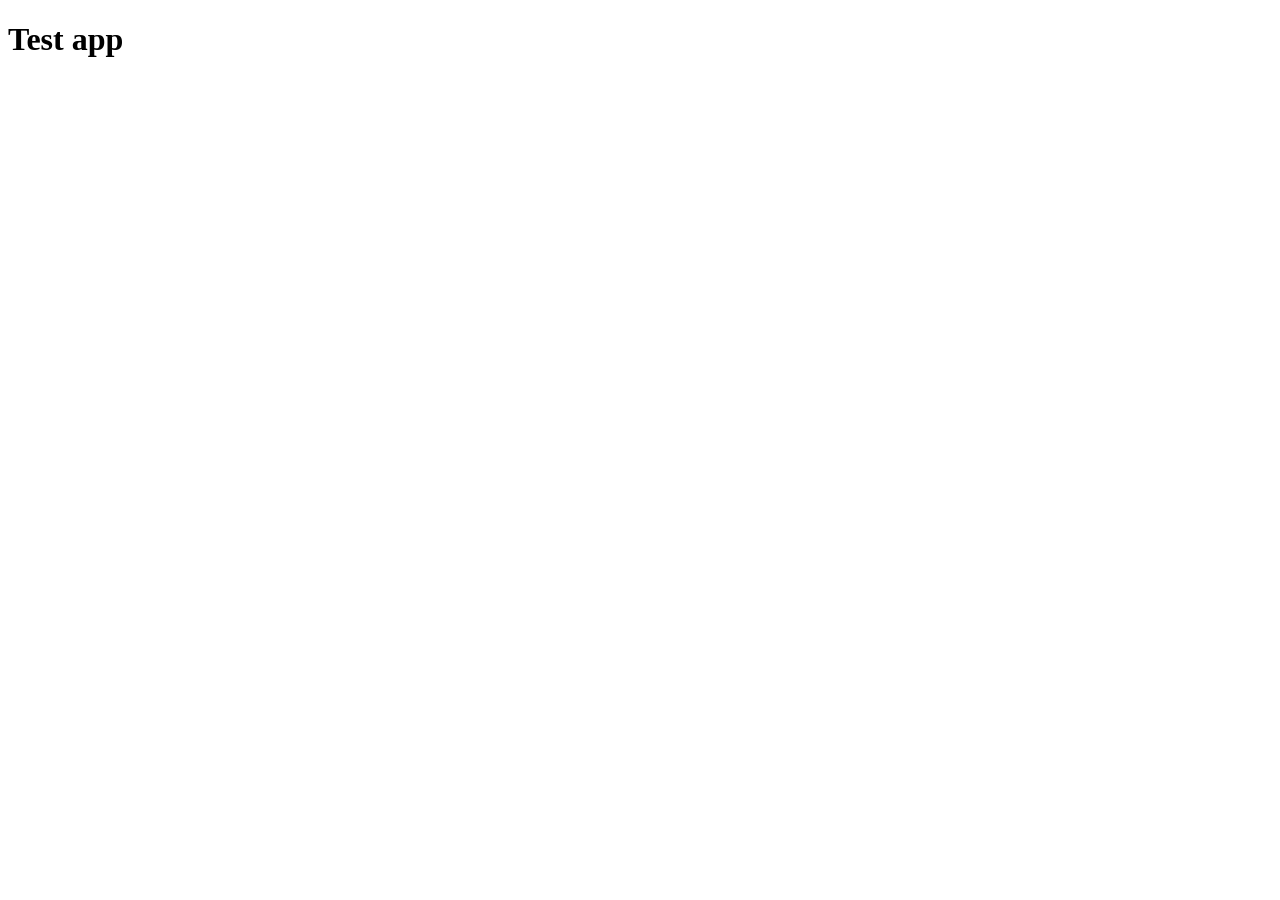
==== index.html @ aae7078e "Add files via upload" ====
<!DOCTYPE html>
<html>
<body>

<h1>Test app</h1>
<br>
<iframe src="https://www.arcgis.com/apps/instant/exhibit/index.html?appid=989124d7e5e24a0ca6be603ac274e3f6" width="800" height="600" frameborder="0" style="border:0" allowfullscreen>Ramki iframe nie są obsługiwane na tej stronie.</iframe>

</body>
</html>
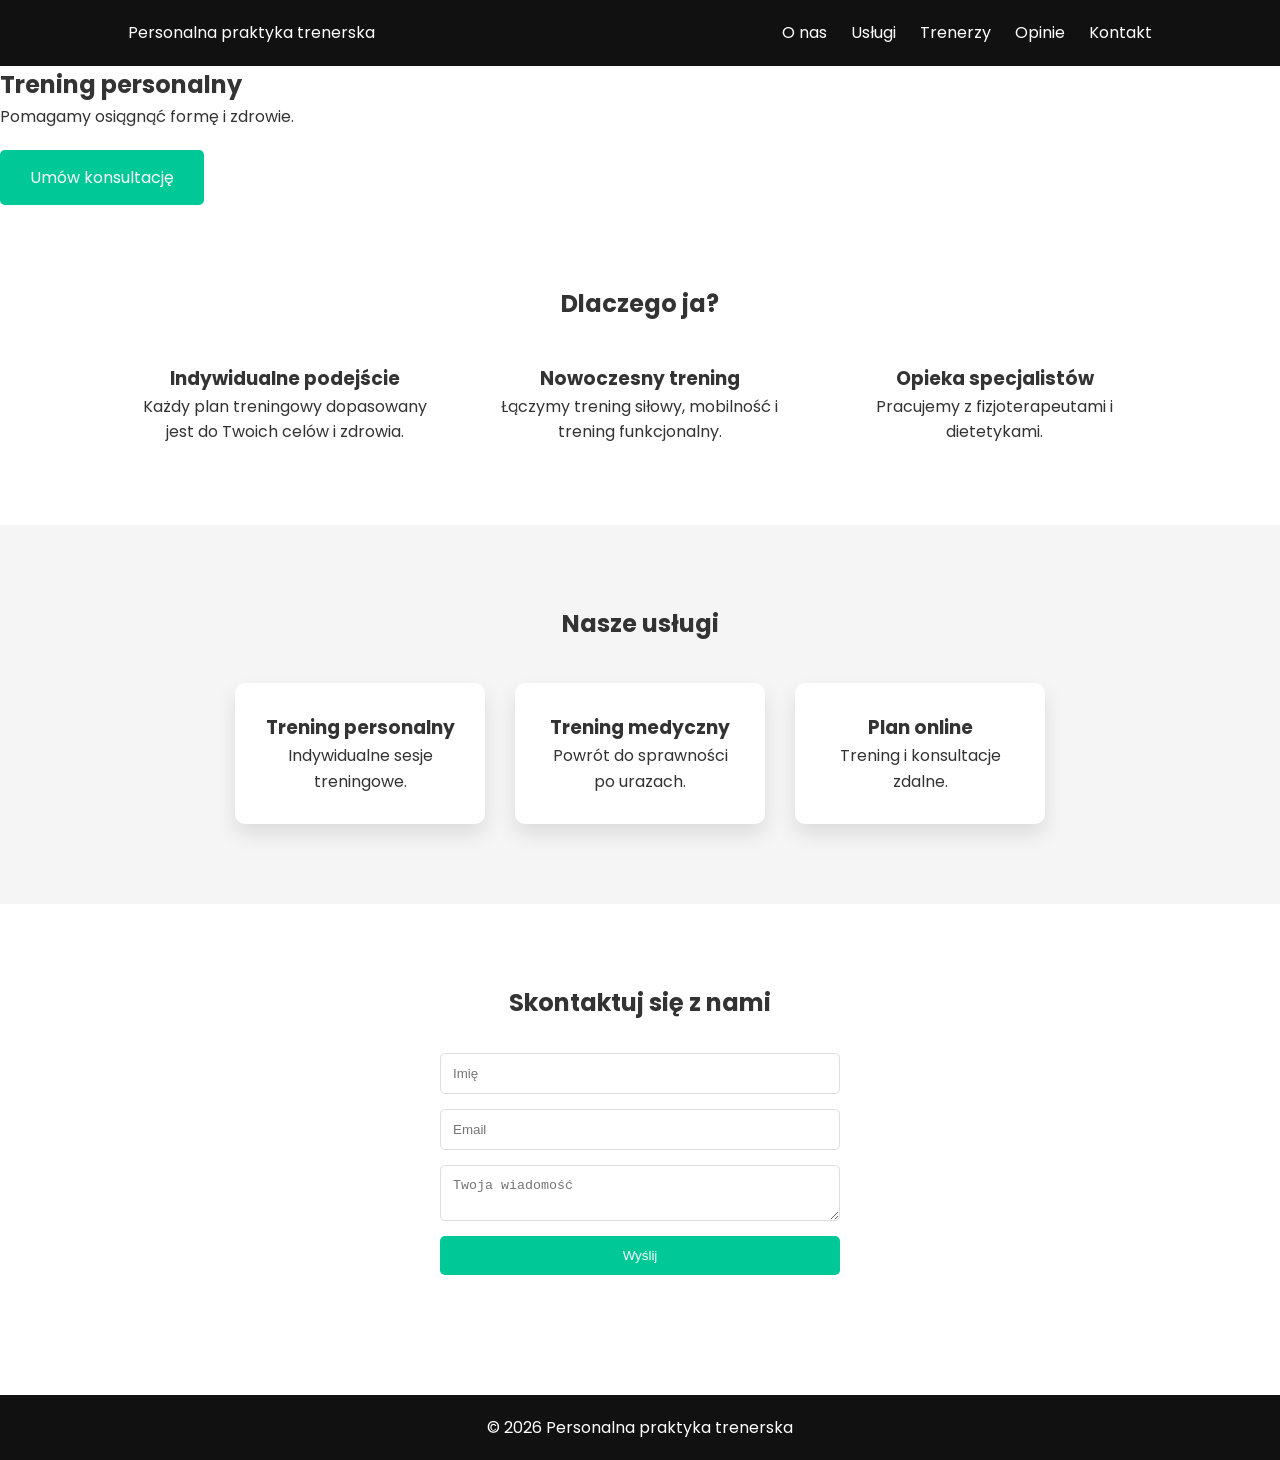
==== commit 3729cfb8: "site test" ====
--- a/index.html
+++ b/index.html
@@ -1,10 +1,128 @@
- <!DOCTYPE html>
-<html>
+<!DOCTYPE html>
+<html lang="pl">
+<head>
+<meta charset="UTF-8">
+<meta name="viewport" content="width=device-width, initial-scale=1.0">
+<title>Personalna praktyka trenerska</title>
+
+<link rel="stylesheet" href="styles.css">
+
+<link href="https://fonts.googleapis.com/css2?family=Poppins:wght@300;400;600&display=swap" rel="stylesheet">
+
+</head>
+
 <body>
 
-<h1>Test app</h1>
-<br>
-<iframe src="https://www.arcgis.com/apps/instant/exhibit/index.html?appid=989124d7e5e24a0ca6be603ac274e3f6" width="800" height="600" frameborder="0" style="border:0" allowfullscreen>Ramki iframe nie są obsługiwane na tej stronie.</iframe>
+<header class="navbar">
+
+<div class="logo">Personalna praktyka trenerska</div>
+
+<nav>
+<a href="#about">O nas</a>
+<a href="#services">Usługi</a>
+<a href="#team">Trenerzy</a>
+<a href="#reviews">Opinie</a>
+<a href="#contact">Kontakt</a>
+</nav>
+
+</header>
+
+
+<section class="hero">
+
+<div class="hero-content">
+
+<h1>Trening personalny</h1>
+
+<p>Pomagamy osiągnąć formę i zdrowie.</p>
+
+<a href="#contact" class="cta">Umów konsultację</a>
+
+</div>
+
+</section>
+
+
+
+<section id="about" class="section">
+
+<h2>Dlaczego ja?</h2>
+
+<div class="about-grid">
+
+<div>
+<h3>Indywidualne podejście</h3>
+<p>Każdy plan treningowy dopasowany jest do Twoich celów i zdrowia.</p>
+</div>
+
+<div>
+<h3>Nowoczesny trening</h3>
+<p>Łączymy trening siłowy, mobilność i trening funkcjonalny.</p>
+</div>
+
+<div>
+<h3>Opieka specjalistów</h3>
+<p>Pracujemy z fizjoterapeutami i dietetykami.</p>
+</div>
+
+</div>
+
+</section>
+
+
+
+<section id="services" class="section gray">
+
+<h2>Nasze usługi</h2>
+
+<div class="cards">
+
+<div class="card">
+<h3>Trening personalny</h3>
+<p>Indywidualne sesje treningowe.</p>
+</div>
+
+<div class="card">
+<h3>Trening medyczny</h3>
+<p>Powrót do sprawności po urazach.</p>
+</div>
+
+<div class="card">
+<h3>Plan online</h3>
+<p>Trening i konsultacje zdalne.</p>
+</div>
+
+</div>
+
+</section>
+
+<section id="contact" class="section">
+
+<h2>Skontaktuj się z nami</h2>
+
+<form class="contact-form">
+
+<input placeholder="Imię">
+
+<input placeholder="Email">
+
+<textarea placeholder="Twoja wiadomość"></textarea>
+
+<button>Wyślij</button>
+
+</form>
+
+</section>
+
+
+
+<footer>
+
+<p>© 2026 Personalna praktyka trenerska</p>
+
+</footer>
+
+<script src="script.js"></script>
 
 </body>
-</html> +</html>
--- a/styles.css
+++ b/styles.css
@@ -0,0 +1,128 @@
+*{
+box-sizing:border-box;
+margin:0;
+padding:0;
+}
+
+body{
+font-family:Poppins;
+line-height:1.6;
+color:#333;
+}
+
+.navbar{
+display:flex;
+justify-content:space-between;
+align-items:center;
+padding:20px 10%;
+background:#111;
+color:white;
+}
+
+nav a{
+margin-left:20px;
+color:white;
+text-decoration:none;
+}
+
+.cta{
+display:inline-block;
+margin-top:20px;
+padding:15px 30px;
+background:#00c896;
+color:white;
+text-decoration:none;
+border-radius:5px;
+}
+
+.section{
+padding:80px 10%;
+text-align:center;
+}
+
+.gray{
+background:#f5f5f5;
+}
+
+.about-grid{
+display:grid;
+grid-template-columns:repeat(auto-fit,minmax(200px,1fr));
+gap:40px;
+margin-top:40px;
+}
+
+.cards{
+display:flex;
+gap:30px;
+justify-content:center;
+margin-top:40px;
+flex-wrap:wrap;
+}
+
+.card{
+background:white;
+padding:30px;
+border-radius:10px;
+box-shadow:0 10px 20px rgba(0,0,0,0.1);
+width:250px;
+}
+
+.team{
+display:flex;
+justify-content:center;
+gap:40px;
+margin-top:40px;
+flex-wrap:wrap;
+}
+
+.trainer img{
+width:200px;
+border-radius:10px;
+}
+
+.reviews{
+display:flex;
+gap:30px;
+justify-content:center;
+flex-wrap:wrap;
+margin-top:40px;
+}
+
+.review{
+background:white;
+padding:25px;
+border-radius:10px;
+width:250px;
+box-shadow:0 5px 15px rgba(0,0,0,0.1);
+}
+
+.contact-form{
+display:flex;
+flex-direction:column;
+max-width:400px;
+margin:auto;
+gap:15px;
+margin-top:30px;
+}
+
+input,textarea{
+padding:12px;
+border:1px solid #ddd;
+border-radius:5px;
+}
+
+button{
+padding:12px;
+background:#00c896;
+border:none;
+color:white;
+border-radius:5px;
+}
+
+footer{
+background:#111;
+color:white;
+text-align:center;
+padding:20px;
+margin-top:40px;
+}
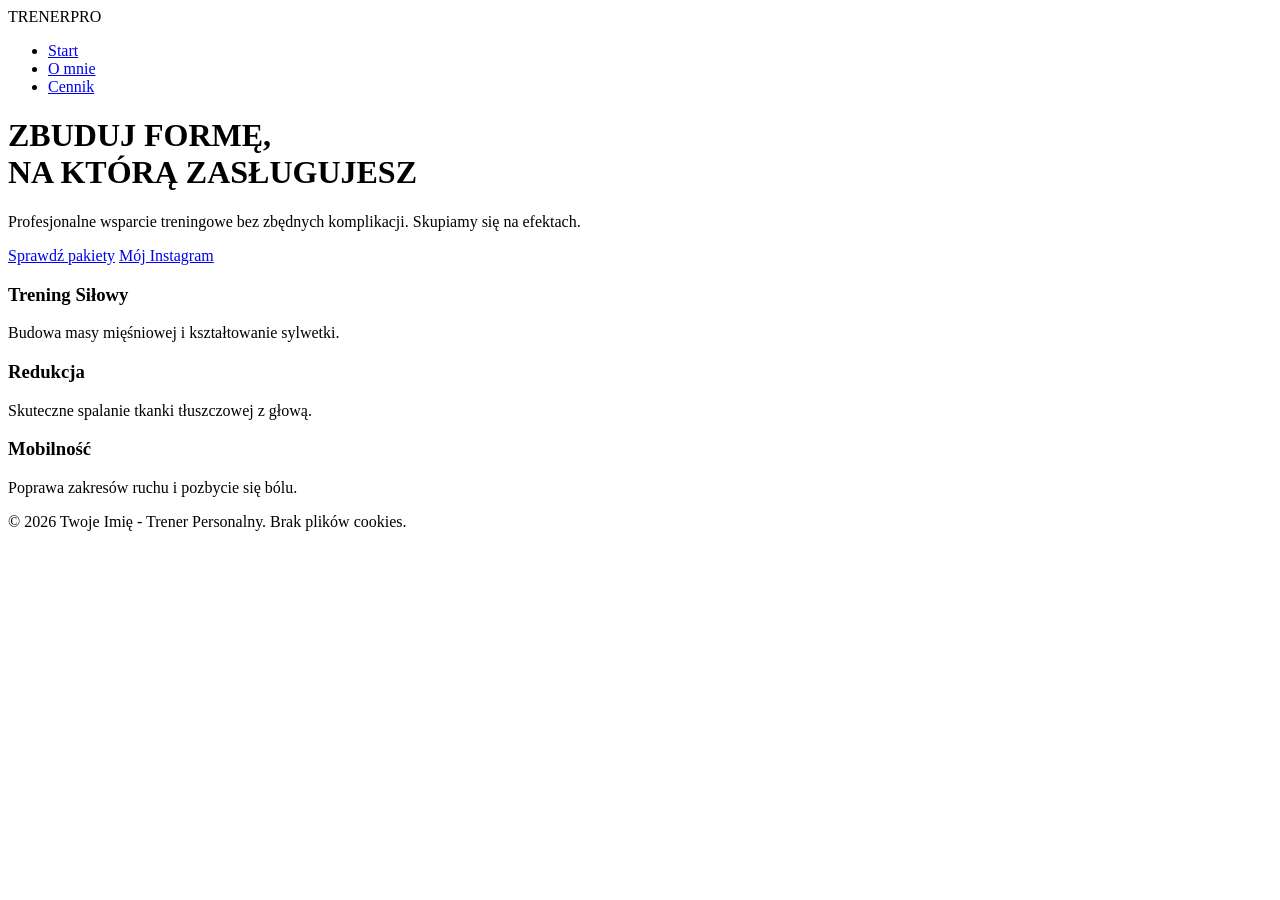
==== commit b5ff87c5: "site test" ====
--- a/index.html
+++ b/index.html
@@ -1,128 +1,57 @@
 <!DOCTYPE html>
 <html lang="pl">
 <head>
-<meta charset="UTF-8">
-<meta name="viewport" content="width=device-width, initial-scale=1.0">
-<title>Personalna praktyka trenerska</title>
+    <meta charset="UTF-8">
+    <meta name="viewport" content="width=device-width, initial-scale=1.0">
+    <title>Personal Trainer | Twoje Imię</title>
+    <link rel="stylesheet" href="style.css">
+    <link href="https://fonts.googleapis.com/css2?family=Inter:wght@400;700;900&display=swap" rel="stylesheet">
+</head>
+<body>
+	<nav id="navbar">
+		<div class="logo">TRENER<span>PRO</span></div>
+		<ul class="nav-links">
+			<li><a href="index.html">Start</a></li>
+			<li><a href="o-mnie.html">O mnie</a></li>
+			<li><a href="cennik.html">Cennik</a></li>
+		</ul>
+		<div class="hamburger">
+			<div class="line"></div>
+			<div class="line"></div>
+			<div class="line"></div>
+		</div>
+	</nav>
 
-<link rel="stylesheet" href="styles.css">
+	<script src="script.js"></script>
 
-<link href="https://fonts.googleapis.com/css2?family=Poppins:wght@300;400;600&display=swap" rel="stylesheet">
+    <header class="hero">
+        <div class="hero-content">
+            <h1>ZBUDUJ FORMĘ, <br>NA KTÓRĄ <span>ZASŁUGUJESZ</span></h1>
+            <p>Profesjonalne wsparcie treningowe bez zbędnych komplikacji. Skupiamy się na efektach.</p>
+            <div class="cta-buttons">
+                <a href="cennik.html" class="btn-primary">Sprawdź pakiety</a>
+                <a href="https://instagram.com/twojprofil" class="btn-secondary">Mój Instagram</a>
+            </div>
+        </div>
+    </header>
 
-</head>
+    <section class="features">
+        <div class="feature-card">
+            <h3>Trening Siłowy</h3>
+            <p>Budowa masy mięśniowej i kształtowanie sylwetki.</p>
+        </div>
+        <div class="feature-card">
+            <h3>Redukcja</h3>
+            <p>Skuteczne spalanie tkanki tłuszczowej z głową.</p>
+        </div>
+        <div class="feature-card">
+            <h3>Mobilność</h3>
+            <p>Poprawa zakresów ruchu i pozbycie się bólu.</p>
+        </div>
+    </section>
 
-<body>
-
-<header class="navbar">
-
-<div class="logo">Personalna praktyka trenerska</div>
-
-<nav>
-<a href="#about">O nas</a>
-<a href="#services">Usługi</a>
-<a href="#team">Trenerzy</a>
-<a href="#reviews">Opinie</a>
-<a href="#contact">Kontakt</a>
-</nav>
-
-</header>
-
-
-<section class="hero">
-
-<div class="hero-content">
-
-<h1>Trening personalny</h1>
-
-<p>Pomagamy osiągnąć formę i zdrowie.</p>
-
-<a href="#contact" class="cta">Umów konsultację</a>
-
-</div>
-
-</section>
-
-
-
-<section id="about" class="section">
-
-<h2>Dlaczego ja?</h2>
-
-<div class="about-grid">
-
-<div>
-<h3>Indywidualne podejście</h3>
-<p>Każdy plan treningowy dopasowany jest do Twoich celów i zdrowia.</p>
-</div>
-
-<div>
-<h3>Nowoczesny trening</h3>
-<p>Łączymy trening siłowy, mobilność i trening funkcjonalny.</p>
-</div>
-
-<div>
-<h3>Opieka specjalistów</h3>
-<p>Pracujemy z fizjoterapeutami i dietetykami.</p>
-</div>
-
-</div>
-
-</section>
-
-
-
-<section id="services" class="section gray">
-
-<h2>Nasze usługi</h2>
-
-<div class="cards">
-
-<div class="card">
-<h3>Trening personalny</h3>
-<p>Indywidualne sesje treningowe.</p>
-</div>
-
-<div class="card">
-<h3>Trening medyczny</h3>
-<p>Powrót do sprawności po urazach.</p>
-</div>
-
-<div class="card">
-<h3>Plan online</h3>
-<p>Trening i konsultacje zdalne.</p>
-</div>
-
-</div>
-
-</section>
-
-<section id="contact" class="section">
-
-<h2>Skontaktuj się z nami</h2>
-
-<form class="contact-form">
-
-<input placeholder="Imię">
-
-<input placeholder="Email">
-
-<textarea placeholder="Twoja wiadomość"></textarea>
-
-<button>Wyślij</button>
-
-</form>
-
-</section>
-
-
-
-<footer>
-
-<p>© 2026 Personalna praktyka trenerska</p>
-
-</footer>
-
-<script src="script.js"></script>
-
+    <footer>
+        <p>&copy; 2026 Twoje Imię - Trener Personalny. Brak plików cookies.</p>
+    </footer>
 </body>
 </html>
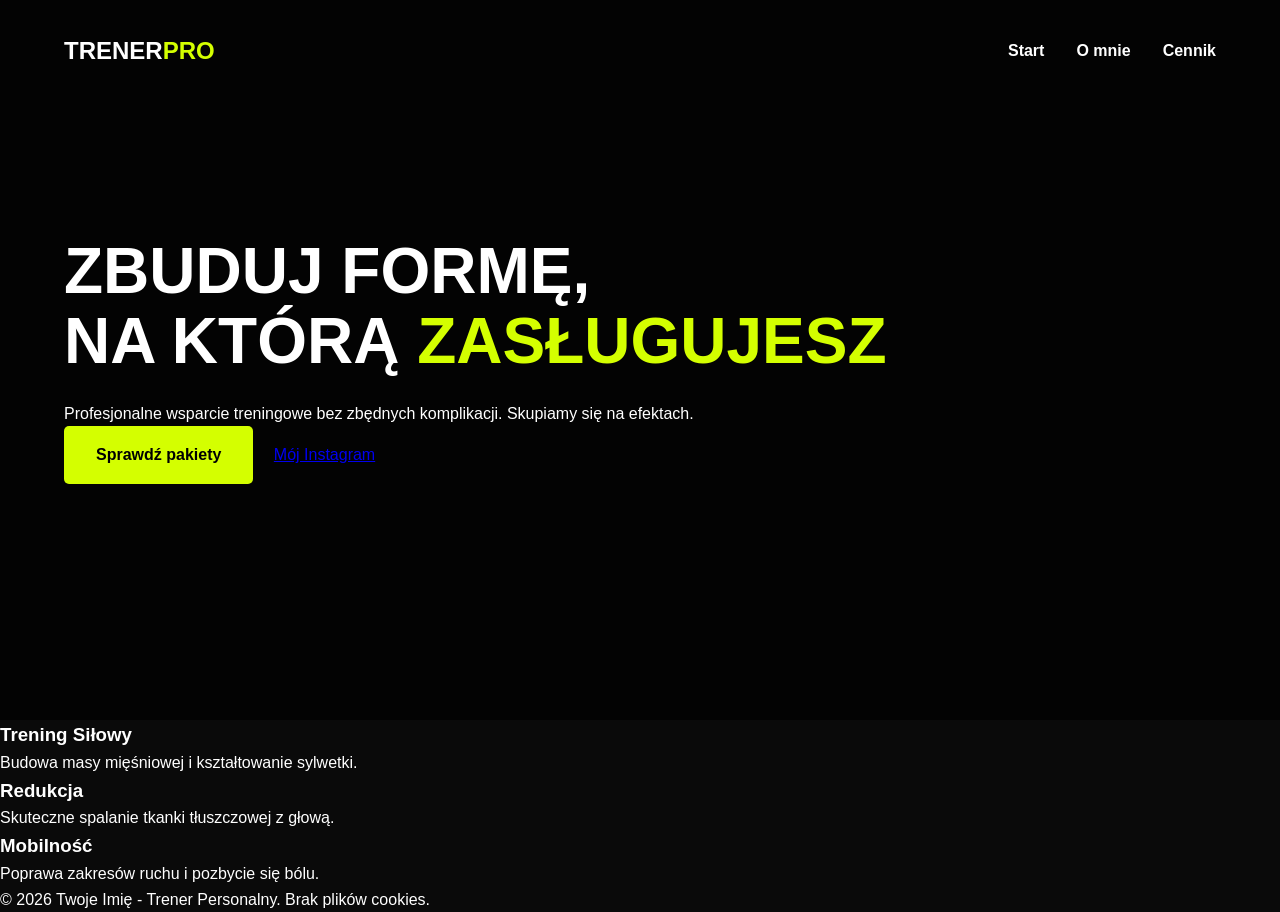
==== commit 7d52eacd: "site test" ====
--- a/index.html
+++ b/index.html
@@ -4,7 +4,7 @@
     <meta charset="UTF-8">
     <meta name="viewport" content="width=device-width, initial-scale=1.0">
     <title>Personal Trainer | Twoje Imię</title>
-    <link rel="stylesheet" href="style.css">
+    <link rel="stylesheet" href="styles.css">
     <link href="https://fonts.googleapis.com/css2?family=Inter:wght@400;700;900&display=swap" rel="stylesheet">
 </head>
 <body>
--- a/styles.css
+++ b/styles.css
@@ -0,0 +1,154 @@
+:root {
+    --primary: #d4ff00; /* Neonowa limonka */
+    --bg: #0a0a0a;
+    --card-bg: #1a1a1a;
+    --text: #ffffff;
+    --text-dim: #a0a0a0;
+}
+
+* {
+    margin: 0;
+    padding: 0;
+    box-sizing: border-box;
+}
+
+body {
+    font-family: 'Inter', sans-serif;
+    background-color: var(--bg);
+    color: var(--text);
+    line-height: 1.6;
+}
+
+/* Nawigacja */
+nav {
+    display: flex;
+    justify-content: space-between;
+    padding: 2rem 5%;
+    align-items: center;
+}
+
+.logo { font-weight: 900; font-size: 1.5rem; }
+.logo span { color: var(--primary); }
+
+nav ul { display: flex; list-style: none; }
+nav ul li { margin-left: 2rem; }
+nav ul li a { color: var(--text); text-decoration: none; font-weight: 700; transition: 0.3s; }
+nav ul li a:hover, .active { color: var(--primary); }
+
+/* Hero Section */
+.hero {
+    height: 80vh;
+    display: flex;
+    align-items: center;
+    padding: 0 5%;
+    background: linear-gradient(rgba(0,0,0,0.7), rgba(0,0,0,0.7)), url('https://images.unsplash.com/photo-1534438327276-14e5300c3a48?auto=format&fit=crop&q=80') no-repeat center/cover;
+}
+
+.hero h1 { font-size: 4rem; line-height: 1.1; margin-bottom: 1.5rem; }
+.hero h1 span { color: var(--primary); }
+
+.btn-primary {
+    background: var(--primary);
+    color: black;
+    padding: 1rem 2rem;
+    text-decoration: none;
+    font-weight: bold;
+    border-radius: 5px;
+    display: inline-block;
+    margin-right: 1rem;
+}
+
+/* Grid Cennika */
+.price-grid {
+    display: grid;
+    grid-template-columns: repeat(auto-fit, minmax(300px, 1fr));
+    gap: 2rem;
+    padding: 5%;
+}
+
+.price-card {
+    background: var(--card-bg);
+    padding: 3rem;
+    border-radius: 15px;
+    text-align: center;
+    border: 1px solid #333;
+}
+
+.featured { border: 2px solid var(--primary); transform: scale(1.05); }
+
+/* Responsywność */
+@media (max-width: 768px) {
+    .hero h1 { font-size: 2.5rem; }
+    nav ul { display: none; } /* Uproszczenie na mobile */
+}
+
+/* Efekt Sticky Nav */
+nav {
+    position: fixed;
+    top: 0;
+    width: 100%;
+    z-index: 1000;
+    transition: all 0.4s ease;
+}
+
+.nav-scrolled {
+    background: rgba(10, 10, 10, 0.95);
+    backdrop-filter: blur(10px);
+    padding: 1rem 5%;
+    border-bottom: 1px solid var(--primary);
+}
+
+/* Animacje wejścia (Scroll Reveal) */
+.reveal-hidden {
+    opacity: 0;
+    transform: translateY(30px);
+    transition: all 0.8s ease-out;
+}
+
+.revealed {
+    opacity: 1;
+    transform: translateY(0);
+}
+
+/* Stylizacja Hamburgera na Mobile */
+.hamburger {
+    display: none;
+    cursor: pointer;
+}
+
+.hamburger .line {
+    width: 25px;
+    height: 3px;
+    background-color: var(--text);
+    margin: 5px;
+    transition: all 0.3s ease;
+}
+
+@media (max-width: 768px) {
+    .hamburger { display: block; }
+    
+    .nav-links {
+        position: fixed;
+        background: var(--bg);
+        height: 100vh;
+        width: 100%;
+        flex-direction: column;
+        align-items: center;
+        justify-content: center;
+        clip-path: circle(100px at 90% -15%); /* Ukryte poza ekranem */
+        transition: all 0.7s ease-out;
+        pointer-events: none;
+    }
+
+    .nav-links.open {
+        clip-path: circle(1200px at 90% -15%);
+        pointer-events: all;
+    }
+
+    .nav-links li { margin: 1.5rem 0; font-size: 1.5rem; }
+}
+
+/* Animacja krzyżyka w hamburgerze */
+.toggle .line:nth-child(1) { transform: rotate(-45deg) translate(-5px, 6px); }
+.toggle .line:nth-child(2) { opacity: 0; }
+.toggle .line:nth-child(3) { transform: rotate(45deg) translate(-5px, -6px); }
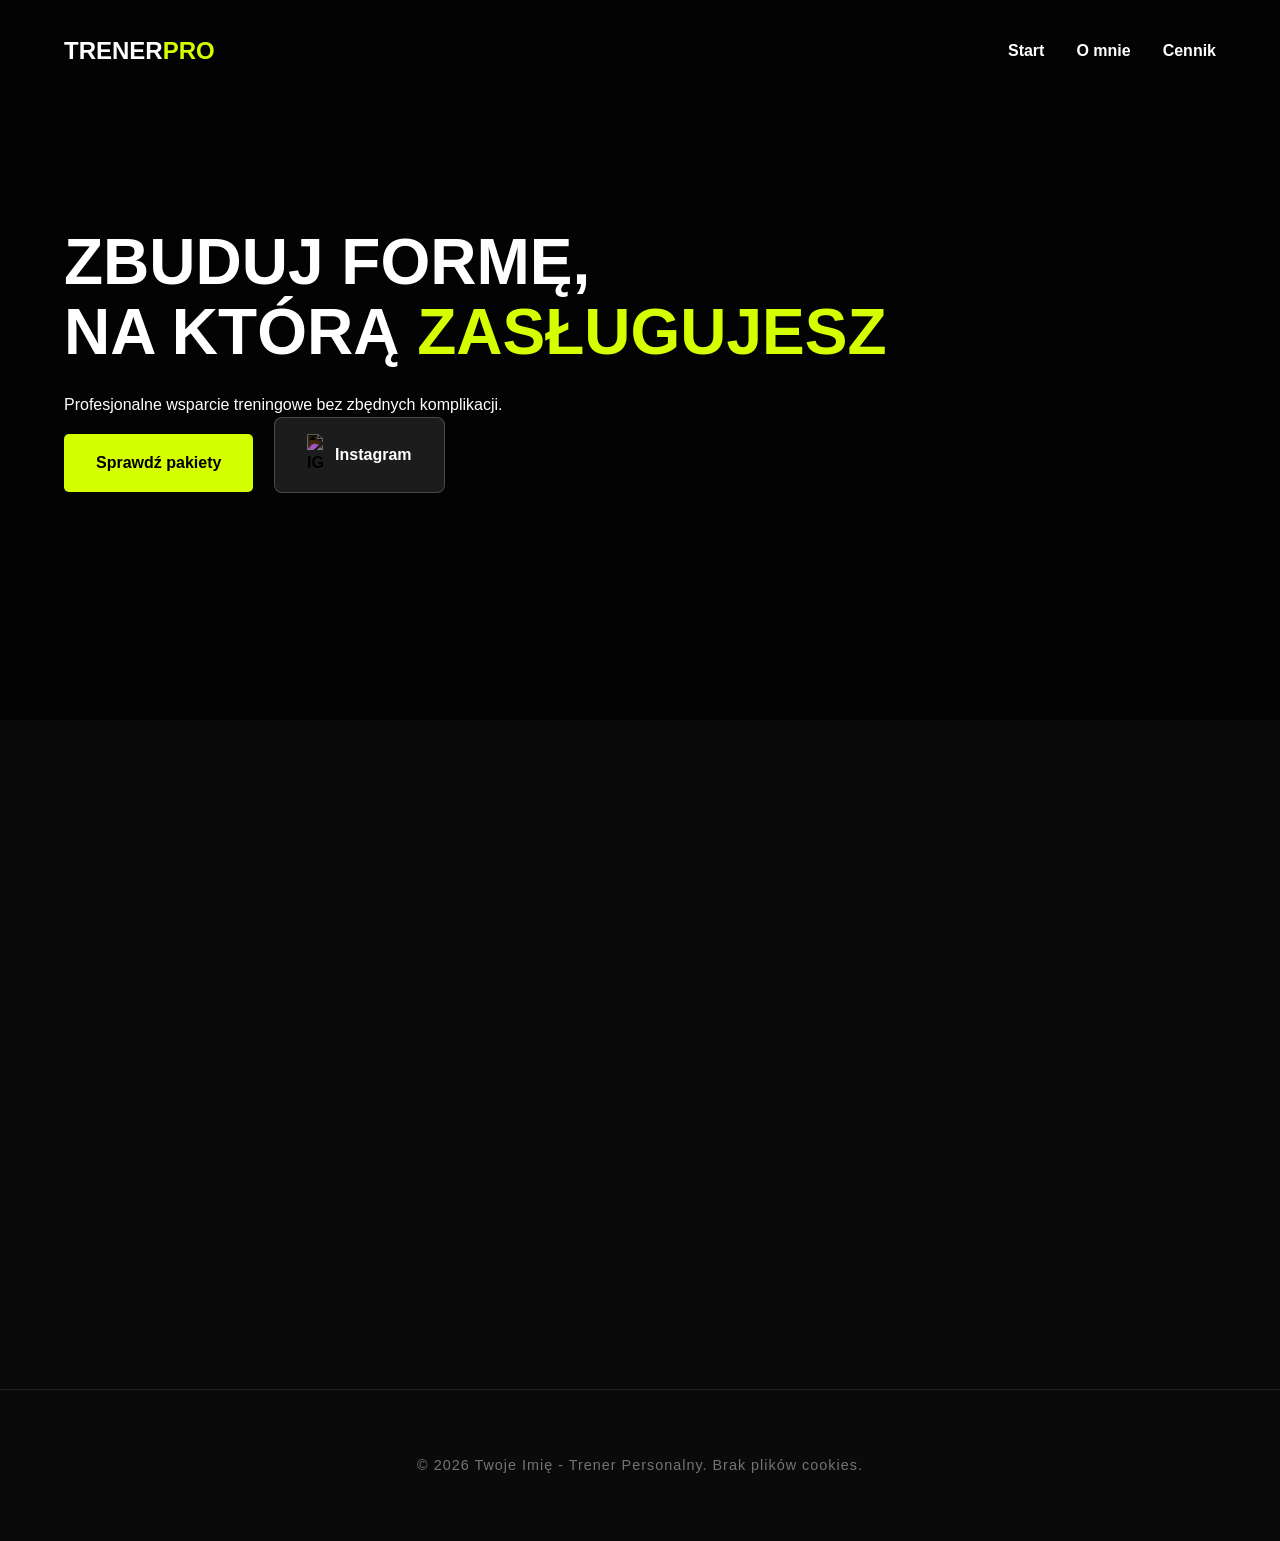
==== commit bd96a795: "site test" ====
--- a/index.html
+++ b/index.html
@@ -24,31 +24,39 @@
 
 	<script src="script.js"></script>
 
-    <header class="hero">
-        <div class="hero-content">
-            <h1>ZBUDUJ FORMĘ, <br>NA KTÓRĄ <span>ZASŁUGUJESZ</span></h1>
-            <p>Profesjonalne wsparcie treningowe bez zbędnych komplikacji. Skupiamy się na efektach.</p>
-            <div class="cta-buttons">
-                <a href="cennik.html" class="btn-primary">Sprawdź pakiety</a>
-                <a href="https://instagram.com/twojprofil" class="btn-secondary">Mój Instagram</a>
-            </div>
+<header class="hero">
+    <div class="hero-content">
+        <h1>ZBUDUJ FORMĘ, <br>NA KTÓRĄ <span>ZASŁUGUJESZ</span></h1>
+        <p>Profesjonalne wsparcie treningowe bez zbędnych komplikacji.</p>
+        <div class="cta-buttons">
+            <a href="cennik.html" class="btn-primary">Sprawdź pakiety</a>
+            <a href="https://instagram.com/twojprofil" class="btn-ig">
+                <img src="https://upload.wikimedia.org/wikipedia/commons/a/a5/Instagram_icon.png" alt="IG" style="width:20px; vertical-align:middle; margin-right:8px; filter:invert(1);"> 
+                Instagram
+            </a>
         </div>
-    </header>
+    </div>
+</header>
 
-    <section class="features">
-        <div class="feature-card">
-            <h3>Trening Siłowy</h3>
-            <p>Budowa masy mięśniowej i kształtowanie sylwetki.</p>
-        </div>
-        <div class="feature-card">
-            <h3>Redukcja</h3>
-            <p>Skuteczne spalanie tkanki tłuszczowej z głową.</p>
-        </div>
-        <div class="feature-card">
-            <h3>Mobilność</h3>
-            <p>Poprawa zakresów ruchu i pozbycie się bólu.</p>
-        </div>
-    </section>
+<section class="features container">
+    <div class="feature-card reveal-hidden">
+        <div class="feature-icon">01</div>
+        <h3>Trening Siłowy</h3>
+        <p>Budowa masy mięśniowej i kształtowanie sylwetki pod okiem eksperta.</p>
+    </div>
+    
+    <div class="feature-card reveal-hidden">
+        <div class="feature-icon">02</div>
+        <h3>Redukcja</h3>
+        <p>Skuteczne spalanie tkanki tłuszczowej z zachowaniem energii i zdrowia.</p>
+    </div>
+    
+    <div class="feature-card reveal-hidden">
+        <div class="feature-icon">03</div>
+        <h3>Mobilność</h3>
+        <p>Poprawa zakresów ruchu, lepsza postawa i całkowite pozbycie się bólu.</p>
+    </div>
+</section>
 
     <footer>
         <p>&copy; 2026 Twoje Imię - Trener Personalny. Brak plików cookies.</p>
--- a/styles.css
+++ b/styles.css
@@ -151,4 +151,172 @@
 /* Animacja krzyżyka w hamburgerze */
 .toggle .line:nth-child(1) { transform: rotate(-45deg) translate(-5px, 6px); }
 .toggle .line:nth-child(2) { opacity: 0; }
-.toggle .line:nth-child(3) { transform: rotate(45deg) translate(-5px, -6px); }+.toggle .line:nth-child(3) { transform: rotate(45deg) translate(-5px, -6px); }
+/* Layout Helpers */
+.container {
+    max-width: 1200px;
+    margin: 0 auto;
+    padding: 0 5%;
+}
+
+.section-padding { padding: 8rem 0; }
+.text-center { text-align: center; }
+
+.grid-2 {
+    display: grid;
+    grid-template-columns: 1fr 1fr;
+    gap: 4rem;
+    align-items: center;
+}
+
+.grid-3 {
+    display: grid;
+    grid-template-columns: repeat(auto-fit, minmax(250px, 1fr));
+    gap: 2rem;
+    margin-top: 3rem;
+}
+
+/* About Hero */
+.about-hero {
+    height: 50vh;
+    background: linear-gradient(rgba(0,0,0,0.8), rgba(0,0,0,0.8)), url('https://images.unsplash.com/photo-1571019613454-1cb2f99b2d8b?auto=format&fit=crop&q=80');
+    background-size: cover;
+    background-position: center;
+    display: flex;
+    align-items: center;
+    justify-content: center;
+    text-align: center;
+}
+
+/* Bio Section */
+.bio-image img {
+    width: 100%;
+    border-radius: 20px;
+    filter: grayscale(100%);
+    transition: 0.5s;
+}
+
+.bio-image img:hover { filter: grayscale(0%); }
+
+.stats {
+    display: flex;
+    gap: 2rem;
+    margin-top: 2rem;
+}
+
+.number {
+    display: block;
+    font-size: 2.5rem;
+    font-weight: 900;
+    color: var(--primary);
+}
+
+.label { font-size: 0.9rem; color: var(--text-dim); }
+
+/* Philosophy Cards */
+.phi-card {
+    background: var(--card-bg);
+    padding: 2.5rem;
+    border-radius: 15px;
+    border-bottom: 4px solid var(--primary);
+}
+
+.phi-card h3 { margin-bottom: 1rem; color: var(--primary); }
+
+/* Call to Action Section */
+.cta-section {
+    background: var(--primary);
+    padding: 5rem 5%;
+    text-align: center;
+    color: black;
+}
+
+.cta-section h2 { font-size: 3rem; margin-bottom: 2rem; }
+.cta-section .btn-primary { background: black; color: white; }
+
+/* Responsive */
+@media (max-width: 768px) {
+    .grid-2 { grid-template-columns: 1fr; }
+    .section-padding { padding: 4rem 0; }
+    .cta-section h2 { font-size: 2rem; }
+}
+
+/* Styl dla półprzezroczystego przycisku Instagram */
+.btn-ig {
+    display: inline-flex;
+    align-items: center;
+    padding: 1rem 2rem;
+    background: rgba(255, 255, 255, 0.1); /* Półprzezroczyste tło */
+    color: white;
+    text-decoration: none;
+    font-weight: 600;
+    border-radius: 8px;
+    border: 1px solid rgba(255, 255, 255, 0.2);
+    backdrop-filter: blur(5px); /* Efekt rozmycia za przyciskiem */
+    transition: all 0.3s ease;
+}
+
+.btn-ig:hover {
+    background: rgba(255, 255, 255, 0.2);
+    border-color: var(--primary);
+    transform: translateY(-2px);
+}
+
+/* Nowy układ Features (Kafelek) */
+.features {
+    display: grid;
+    grid-template-columns: repeat(auto-fit, minmax(300px, 1fr));
+    gap: 3rem;
+    padding: 10rem 5%;
+}
+
+.feature-card {
+    background: linear-gradient(145deg, #1a1a1a, #111111);
+    padding: 3.5rem 2.5rem;
+    border-radius: 20px;
+    text-align: left;
+    position: relative;
+    border: 1px solid #222;
+    transition: 0.4s;
+}
+
+.feature-card:hover {
+    border-color: var(--primary);
+    transform: translateY(-10px);
+}
+
+.feature-icon {
+    font-size: 3rem;
+    font-weight: 900;
+    color: rgba(212, 255, 0, 0.1); /* Bardzo jasny kolor primary */
+    position: absolute;
+    top: 20px;
+    right: 30px;
+}
+
+.feature-card h3 {
+    font-size: 1.8rem;
+    margin-bottom: 1.2rem;
+    color: var(--primary);
+}
+
+.feature-card p {
+    color: var(--text-dim);
+    font-size: 1.1rem;
+    line-height: 1.7;
+}
+
+/* Poprawiona Stopka */
+footer {
+    padding: 4rem 5%;
+    border-top: 1px solid #222;
+    text-align: center;
+    margin-top: 5rem;
+}
+
+footer p {
+    color: var(--text-dim);
+    font-size: 0.9rem;
+    letter-spacing: 1px;
+    opacity: 0.7;
+}
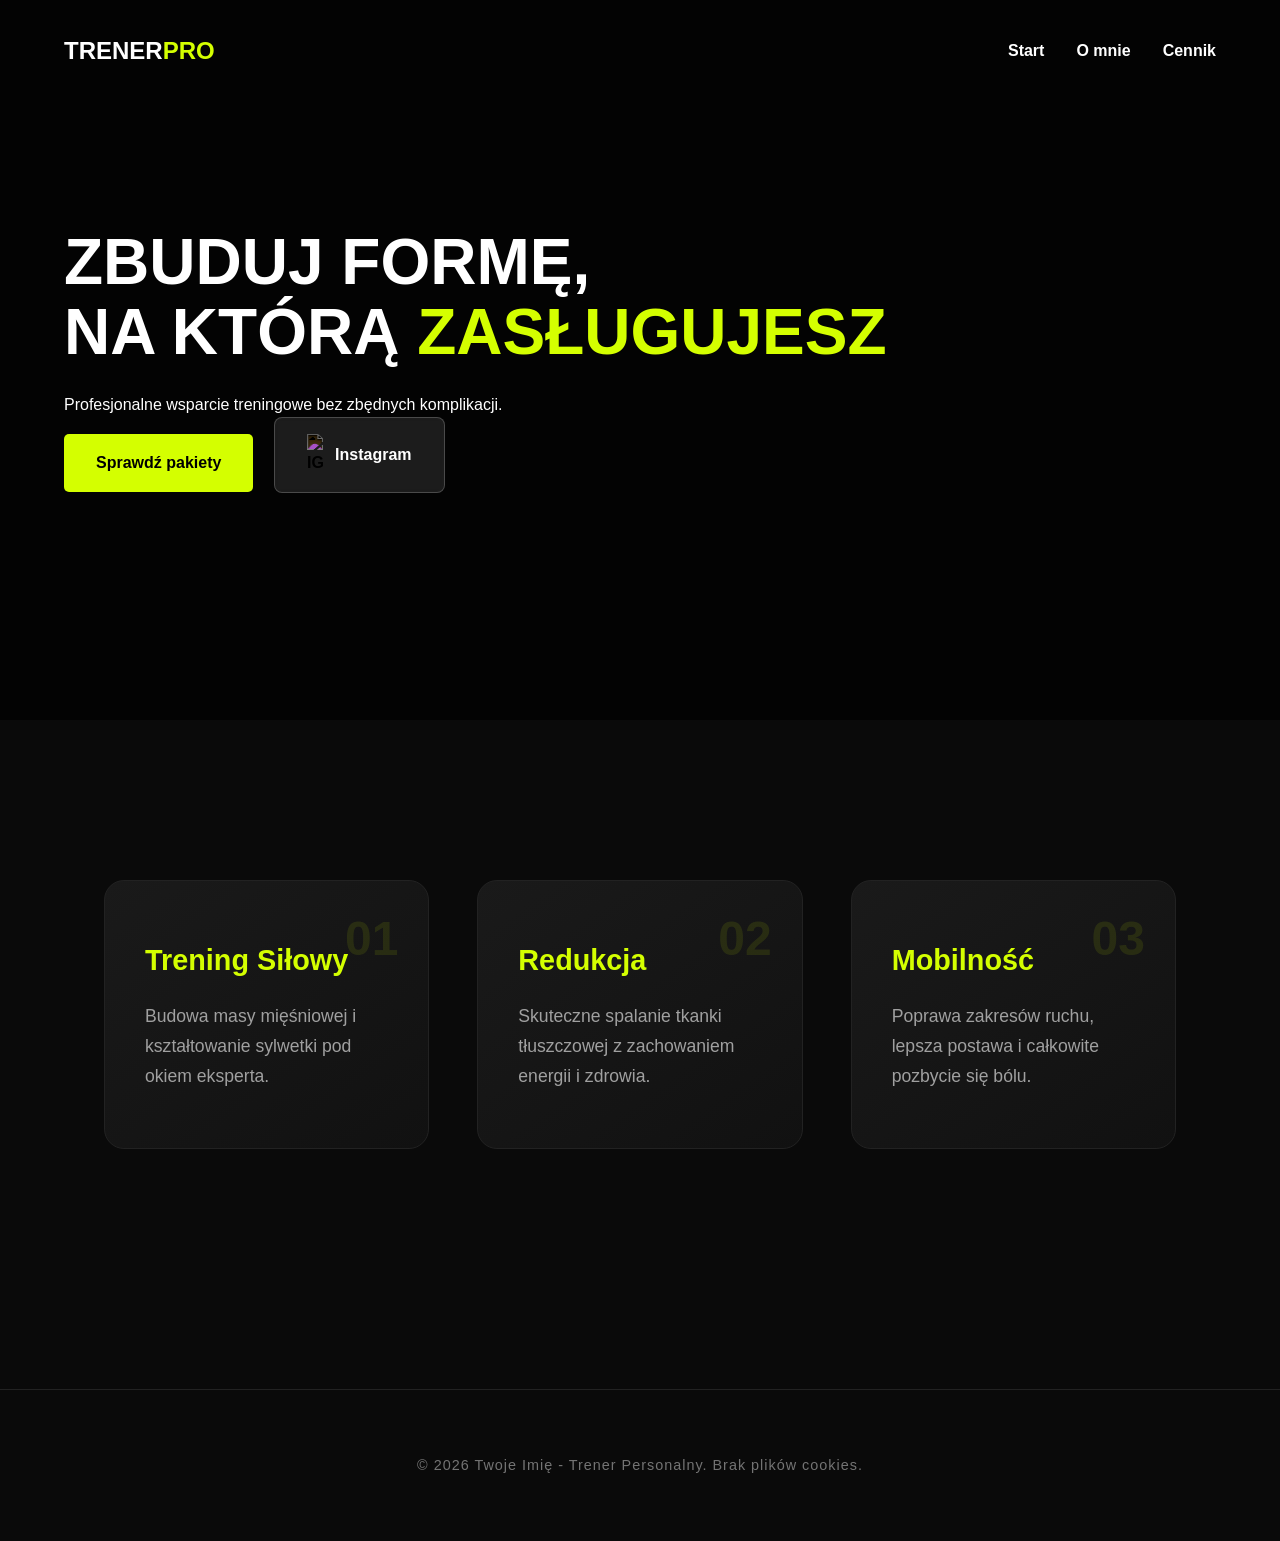
==== commit 77da9153: "site test" ====
--- a/index.html
+++ b/index.html
@@ -21,9 +21,6 @@
 			<div class="line"></div>
 		</div>
 	</nav>
-
-	<script src="script.js"></script>
-
 <header class="hero">
     <div class="hero-content">
         <h1>ZBUDUJ FORMĘ, <br>NA KTÓRĄ <span>ZASŁUGUJESZ</span></h1>
@@ -61,5 +58,6 @@
     <footer>
         <p>&copy; 2026 Twoje Imię - Trener Personalny. Brak plików cookies.</p>
     </footer>
+	<script src="script.js"></script>
 </body>
 </html>
--- a/styles.css
+++ b/styles.css
@@ -106,8 +106,8 @@
 }
 
 .revealed {
-    opacity: 1;
-    transform: translateY(0);
+    opacity: 1 !important;
+    transform: translateY(0) !important;
 }
 
 /* Stylizacja Hamburgera na Mobile */
@@ -157,6 +157,7 @@
     max-width: 1200px;
     margin: 0 auto;
     padding: 0 5%;
+    display: block; /* Upewniamy się, że nie jest ukryty */
 }
 
 .section-padding { padding: 8rem 0; }
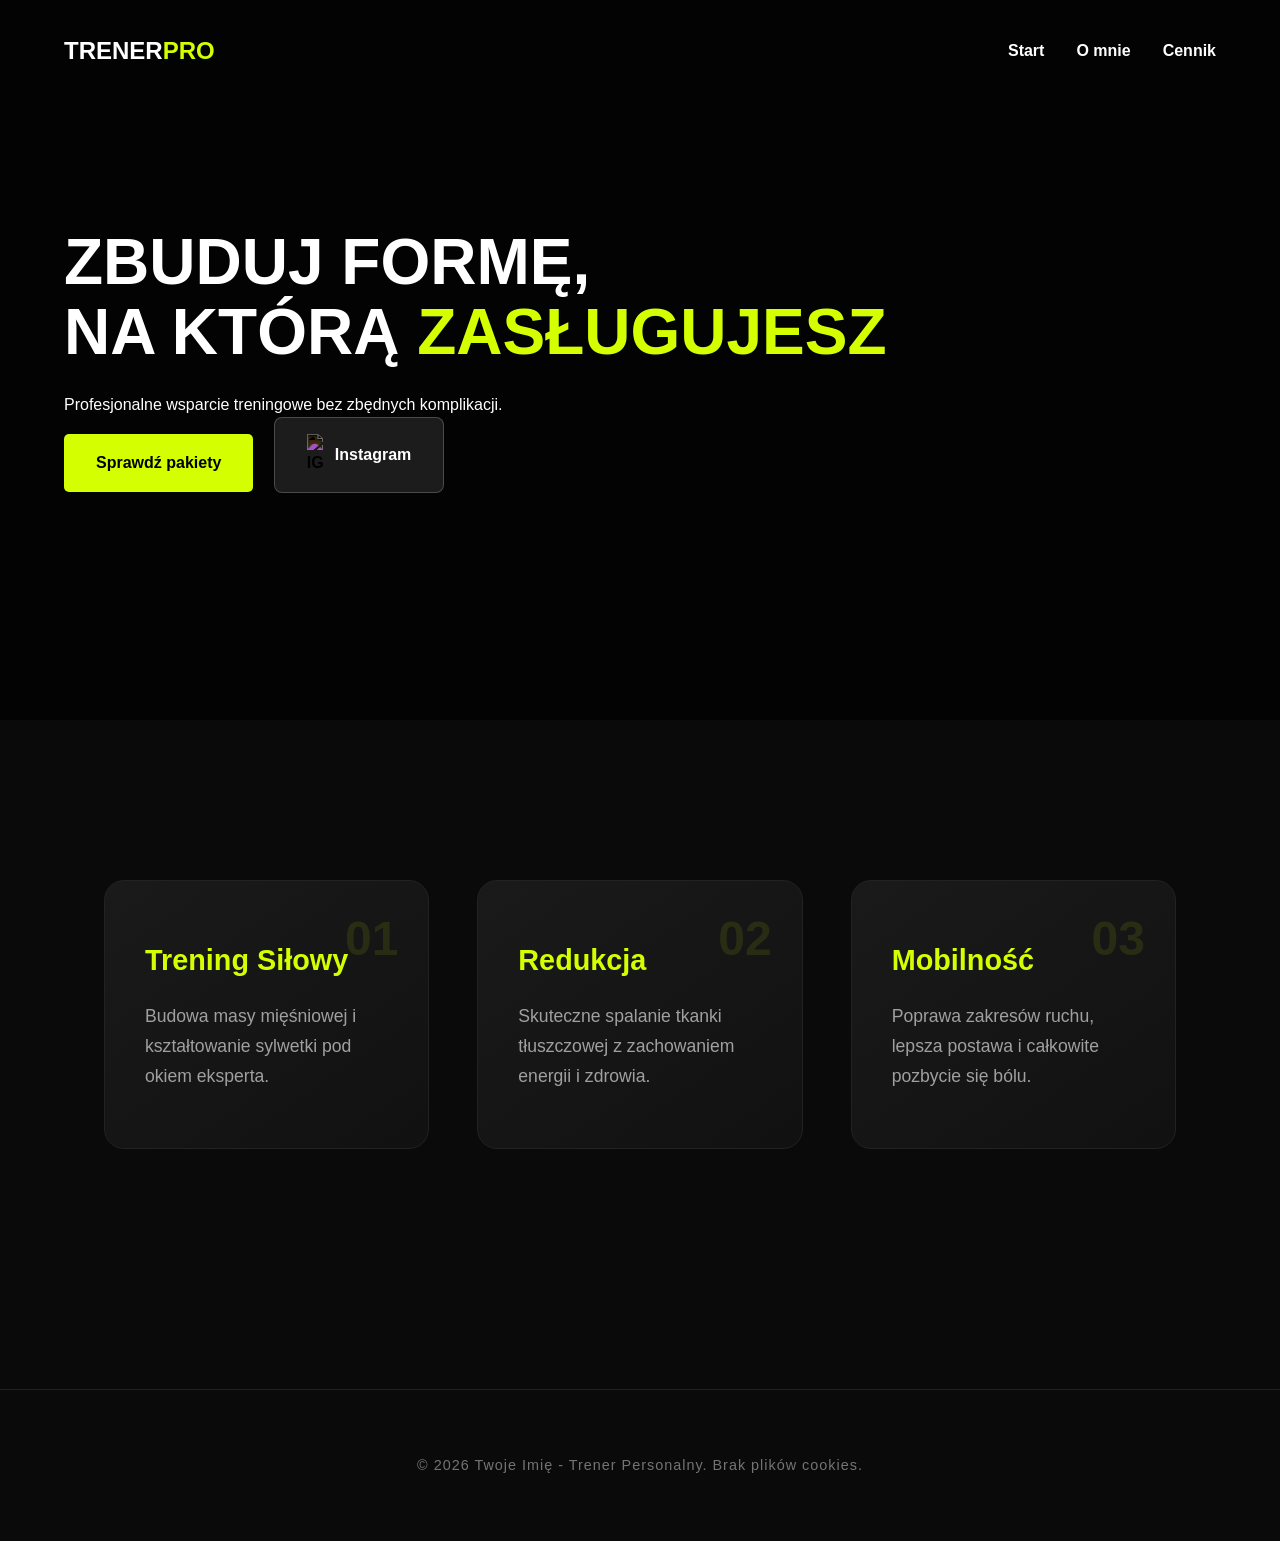
==== commit 2228a42a: "site test" ====
--- a/index.html
+++ b/index.html
@@ -2,7 +2,7 @@
 <html lang="pl">
 <head>
     <meta charset="UTF-8">
-    <meta name="viewport" content="width=device-width, initial-scale=1.0">
+    <meta name="viewport" content="width=device-width, initial-scale=1.0, maximum-scale=1.0, user-scalable=no">
     <title>Personal Trainer | Twoje Imię</title>
     <link rel="stylesheet" href="styles.css">
     <link href="https://fonts.googleapis.com/css2?family=Inter:wght@400;700;900&display=swap" rel="stylesheet">
--- a/styles.css
+++ b/styles.css
@@ -4,6 +4,12 @@
     --card-bg: #1a1a1a;
     --text: #ffffff;
     --text-dim: #a0a0a0;
+}
+
+html, body {
+    max-width: 100%;
+    overflow-x: hidden;
+    position: relative;
 }
 
 * {
@@ -76,12 +82,6 @@
 
 .featured { border: 2px solid var(--primary); transform: scale(1.05); }
 
-/* Responsywność */
-@media (max-width: 768px) {
-    .hero h1 { font-size: 2.5rem; }
-    nav ul { display: none; } /* Uproszczenie na mobile */
-}
-
 /* Efekt Sticky Nav */
 nav {
     position: fixed;
@@ -125,27 +125,43 @@
 }
 
 @media (max-width: 768px) {
-    .hamburger { display: block; }
-    
     .nav-links {
-        position: fixed;
-        background: var(--bg);
-        height: 100vh;
-        width: 100%;
+        display: flex !important; /* Musi być flex */
+        position: fixed !important;
+        right: 0 !important;
+        top: 0 !important;
+        height: 100vh !important;
+        width: 100% !important;
+        background: #0a0a0a !important; /* Kolor tła strony */
         flex-direction: column;
         align-items: center;
         justify-content: center;
-        clip-path: circle(100px at 90% -15%); /* Ukryte poza ekranem */
-        transition: all 0.7s ease-out;
-        pointer-events: none;
+        transform: translateX(100%);
+        transition: transform 0.4s ease-in-out;
+        z-index: 999;
+        margin: 0;
     }
 
     .nav-links.open {
-        clip-path: circle(1200px at 90% -15%);
-        pointer-events: all;
-    }
-
-    .nav-links li { margin: 1.5rem 0; font-size: 1.5rem; }
+        transform: translateX(0) !important;
+    }
+
+    .nav-links li {
+        margin: 1.5rem 0;
+    }
+
+    .nav-links li a {
+        font-size: 2rem !important;
+        color: white !important;
+        text-decoration: none;
+    }
+
+    .hamburger {
+        display: block !important;
+        position: relative;
+        z-index: 1000;
+        cursor: pointer;
+    }
 }
 
 /* Animacja krzyżyka w hamburgerze */
@@ -235,13 +251,6 @@
 .cta-section h2 { font-size: 3rem; margin-bottom: 2rem; }
 .cta-section .btn-primary { background: black; color: white; }
 
-/* Responsive */
-@media (max-width: 768px) {
-    .grid-2 { grid-template-columns: 1fr; }
-    .section-padding { padding: 4rem 0; }
-    .cta-section h2 { font-size: 2rem; }
-}
-
 /* Styl dla półprzezroczystego przycisku Instagram */
 .btn-ig {
     display: inline-flex;
@@ -320,4 +329,67 @@
     font-size: 0.9rem;
     letter-spacing: 1px;
     opacity: 0.7;
+}
+
+/* Mini Hero dla podstron */
+.mini-hero {
+    height: 50vh !important; /* Niższy nagłówek na podstronach */
+    min-height: 300px;
+}
+
+/* Układ Grid dla sekcji O mnie */
+.grid-2 {
+    display: grid;
+    grid-template-columns: 1fr 1fr;
+    gap: 4rem;
+    align-items: center;
+    padding: 10rem 0;
+}
+
+.bio-image img {
+    width: 100%;
+    border-radius: 20px;
+    border: 1px solid #333;
+}
+
+.bio-text h2 {
+    font-size: 2.5rem;
+    margin-bottom: 2rem;
+}
+
+.bio-text p {
+    margin-bottom: 1.5rem;
+    color: var(--text-dim);
+    font-size: 1.1rem;
+}
+
+/* Cennik dodatki */
+.price-tag {
+    font-size: 2.5rem;
+    font-weight: 900;
+    color: var(--text);
+    margin: 1rem 0;
+}
+
+.price-grid {
+    display: grid;
+    grid-template-columns: repeat(auto-fit, minmax(320px, 1fr));
+    gap: 3rem;
+    padding: 10rem 0;
+}
+
+@media (max-width: 768px) {
+    .features, .price-grid {
+        display: flex;
+        flex-direction: column;
+        align-items: center;
+        padding: 4rem 5% !important;
+        gap: 2rem !important;
+    }
+
+    .feature-card {
+        width: 100%; /* Karta zajmuje całą szerokość kontenera */
+        max-width: 400px;
+        margin: 0 auto;
+    }
 }
